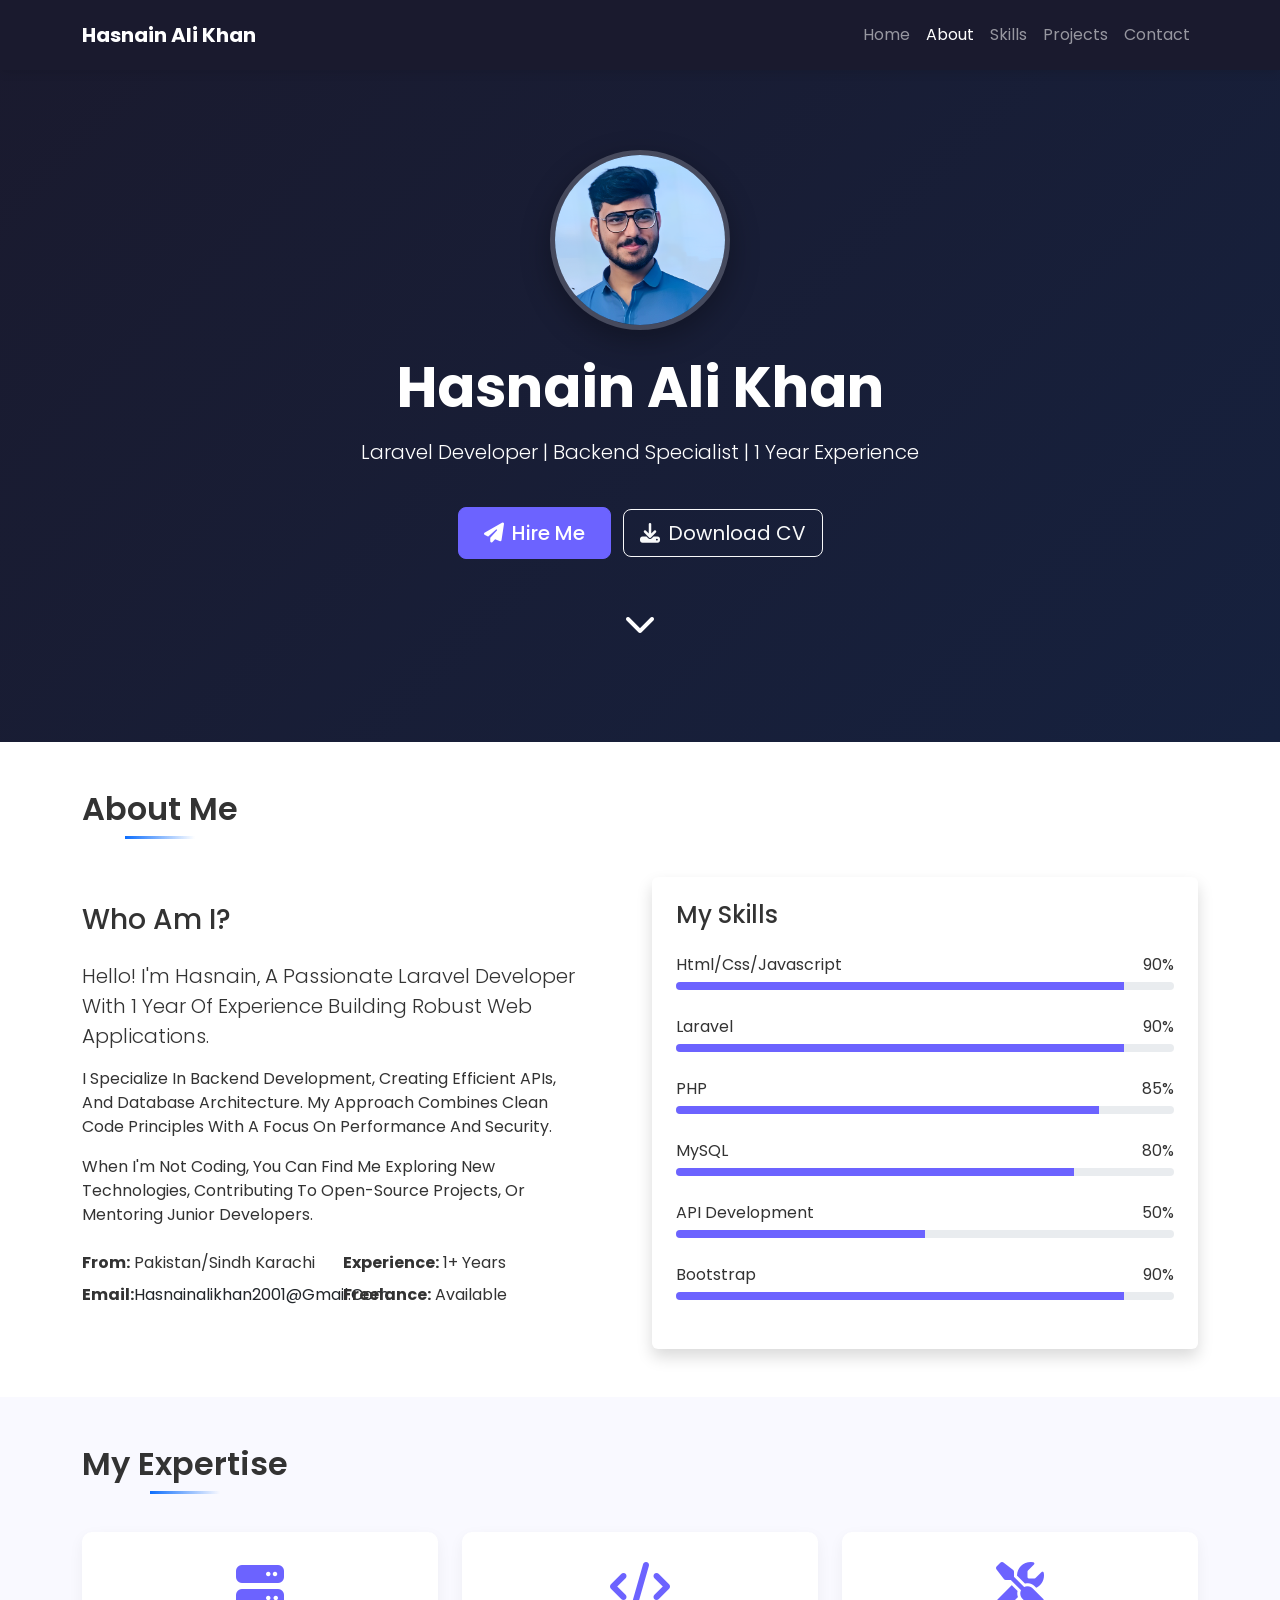
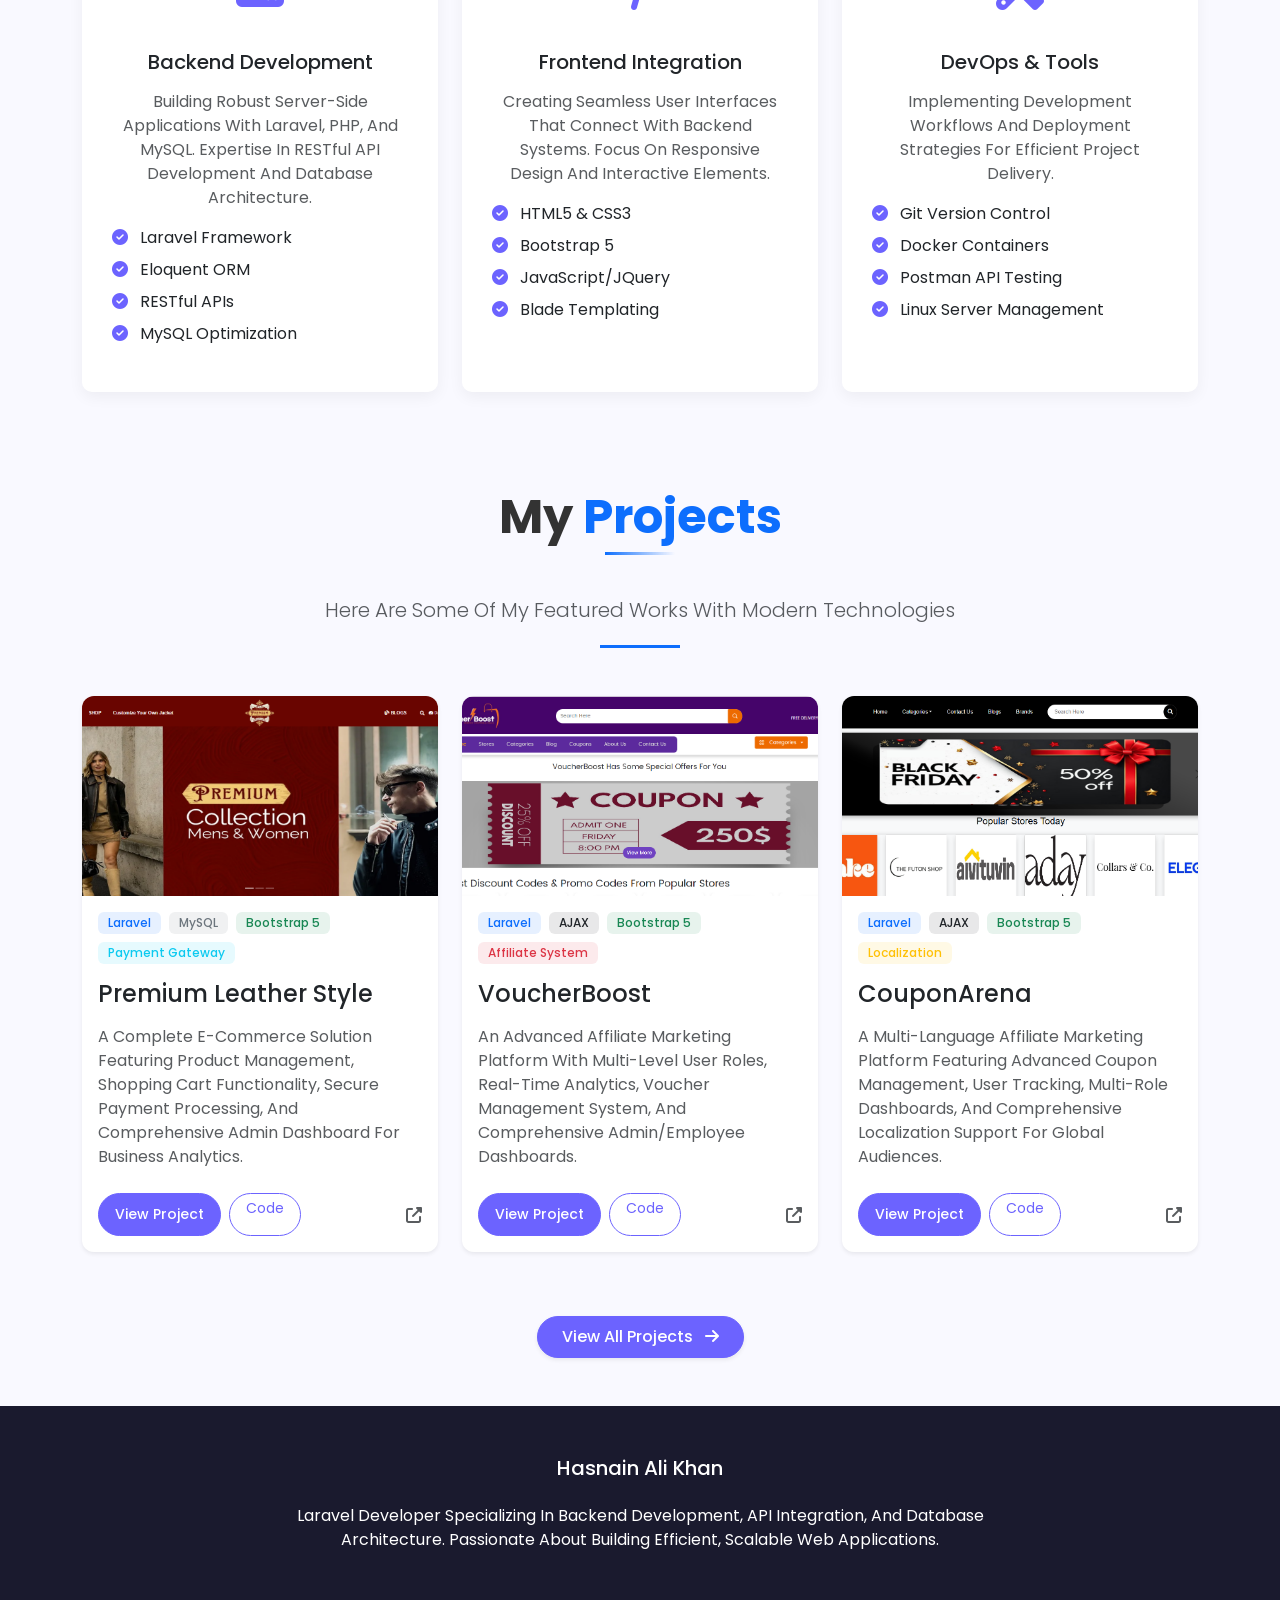
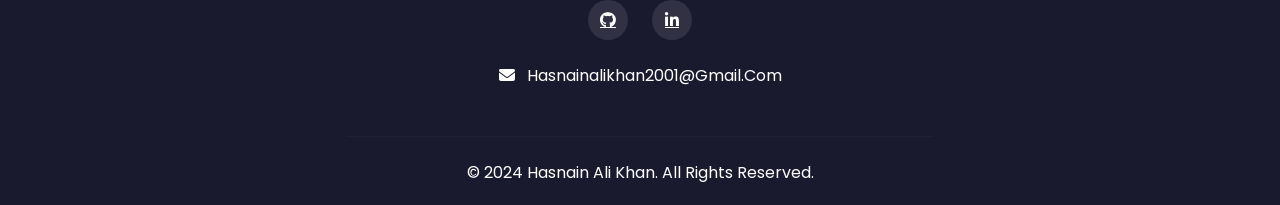
==== index.html @ 2da0f9a7 "creating portfolio" ====
<!DOCTYPE html>
<html lang="en">
<head>
    <meta charset="UTF-8">
    <meta name="viewport" content="width=device-width, initial-scale=1.0">
    <title>Hasnain Ali Khan | Laravel Developer</title>
    <!-- Bootstrap 5 CSS -->
    <link href="https://cdn.jsdelivr.net/npm/bootstrap@5.3.0/dist/css/bootstrap.min.css" rel="stylesheet">
    <!-- Font Awesome -->
    <link rel="stylesheet" href="https://cdnjs.cloudflare.com/ajax/libs/font-awesome/6.4.0/css/all.min.css">
    <!-- Google Fonts -->
    <link href="https://fonts.googleapis.com/css2?family=Poppins:wght@300;400;500;600;700&display=swap" rel="stylesheet">
    <!-- Animate.css -->
    <link rel="stylesheet" href="https://cdnjs.cloudflare.com/ajax/libs/animate.css/4.1.1/animate.min.css">
<link rel="stylesheet" href="css/style.css">

<link rel="shortcut icon" href="img/favicon.png" type="image/x-icon">

</head>
<body data-bs-spy="scroll" data-bs-target=".navbar" class="text-capitalize">
    <!-- Navbar -->
    <nav class="navbar navbar-expand-lg navbar-dark fixed-top">
        <div class="container">
            <a class="navbar-brand fw-bold" href="index.html">Hasnain Ali Khan</a>
            <button class="navbar-toggler" type="button" data-bs-toggle="collapse" data-bs-target="#navbarNav">
                <span class="navbar-toggler-icon"></span>
            </button>
            <div class="collapse navbar-collapse" id="navbarNav">
                <ul class="navbar-nav ms-auto">
                    <li class="nav-item"><a class="nav-link" href="index.html">Home</a></li>
                    <li class="nav-item"><a class="nav-link" href="#about">About</a></li>
                    <li class="nav-item"><a class="nav-link" href="#skills">Skills</a></li>
                    <li class="nav-item"><a class="nav-link" href="#projects">Projects</a></li>
                    <li class="nav-item"><a class="nav-link" href="#contact">Contact</a></li>
                </ul>
            </div>
        </div>
    </nav>

    <!-- Hero Section -->
    <section id="home" class="hero-section text-center">
        <div class="container">
            <div class="row justify-content-center">
                <div class="col-lg-8">
                    <img src="img/hasnain.png" alt="Profile" class="rounded-circle mb-4 profile-img animate__animated animate__fadeIn">
                    <h1 class="display-4 fw-bold mb-3 animate__animated animate__fadeInDown">Hasnain Ali Khan</h1>
                    <p class="lead mb-4 animate__animated animate__fadeIn animate__delay-1s">Laravel Developer | Backend Specialist | 1 Year Experience</p>
                    <div class="animate__animated animate__fadeIn animate__delay-1s">
                        <a href="#contact" class="btn btn-primary btn-lg mt-3 me-2"><i class="fas fa-paper-plane me-2"></i>Hire Me</a>
                        <a href="cv/hasnain.docx" class="btn btn-outline-light btn-lg mt-3" download>
                            <i class="fas fa-download me-2"></i>Download CV
                        </a>
                    </div>
                    <div class="mt-5 animate__animated animate__fadeIn animate__delay-2s">
                        <a href="#about" class="text-white scroll-down">
                            <i class="fas fa-chevron-down fa-2x"></i>
                        </a>
                    </div>
                </div>
            </div>
        </div>
    </section>

    <!-- About Section -->
    <section id="about" class="py-5">
        <div class="container">
            <h2 class="text-center mb-5 section-title">About Me</h2>
            <div class="row align-items-center">
                <div class="col-lg-6 mb-4 mb-lg-0">
                    <div class="pe-lg-5">
                        <h3 class="mb-4">Who am I?</h3>
                        <p class="lead">Hello! I'm Hasnain, a passionate Laravel developer with 1 year of experience building robust web applications.</p>
                        <p>I specialize in backend development, creating efficient APIs, and database architecture. My approach combines clean code principles with a focus on performance and security.</p>
                        <p>When I'm not coding, you can find me exploring new technologies, contributing to open-source projects, or mentoring junior developers.</p>
                        
                        <div class="row mt-4">
                            <div class="col-md-6">
                                <ul class="list-unstyled">
                                    <li class="mb-2"><strong>From:</strong> pakistan/sindh karachi </li>
                                    <li class="mb-2"><strong>Email:</strong><a href="mailto:hasnainalikhan2001@gmail.com" class="text-dark text-decoration-none">hasnainalikhan2001@gmail.com</a></li>  
                                </ul>
                            </div>
                            <div class="col-md-6">
                                <ul class="list-unstyled">
                                    <li class="mb-2"><strong>Experience:</strong> 1+ Years</li>
                                    <li class="mb-2"><strong>Freelance:</strong> Available</li>
                                </ul>
                            </div>
                        </div>
                    </div>
                </div>
                <div class="col-lg-6">
                    <div class="bg-white p-4 shadow rounded">
                        <h4 class="mb-4">My Skills</h4>
                        <div class="skill-item">
                            <div class="skill-name">
                                <span>Html/Css/Javascript</span>
                                <span>90%</span>
                            </div>
                            <div class="progress">
                                <div class="progress-bar" role="progressbar" style="width: 90%"></div>
                            </div>
                        </div>
                        <div class="skill-item">
                            <div class="skill-name">
                                <span>Laravel</span>
                                <span>90%</span>
                            </div>
                            <div class="progress">
                                <div class="progress-bar" role="progressbar" style="width: 90%"></div>
                            </div>
                        </div>
                        <div class="skill-item">
                            <div class="skill-name">
                                <span>PHP</span>
                                <span>85%</span>
                            </div>
                            <div class="progress">
                                <div class="progress-bar" role="progressbar" style="width: 85%"></div>
                            </div>
                        </div>
                        <div class="skill-item">
                            <div class="skill-name">
                                <span>MySQL</span>
                                <span>80%</span>
                            </div>
                            <div class="progress">
                                <div class="progress-bar" role="progressbar" style="width: 80%"></div>
                            </div>
                        </div>
                        <div class="skill-item">
                            <div class="skill-name">
                                <span>API Development</span>
                                <span>50%</span>
                            </div>
                            <div class="progress">
                                <div class="progress-bar" role="progressbar" style="width: 50%"></div>
                            </div>
                        </div>
                        <div class="skill-item">
                            <div class="skill-name">
                                <span>Bootstrap</span>
                                <span>90%</span>
                            </div>
                            <div class="progress">
                                <div class="progress-bar" role="progressbar" style="width: 90%"></div>
                            </div>
                        </div>
                    </div>
                </div>
            </div>
        </div>
    </section>

    <!-- Skills Section -->
    <section id="skills" class="py-5 bg-light">
        <div class="container">
            <h2 class="text-center mb-5 section-title">My Expertise</h2>
            <div class="row g-4">
                <div class="col-md-4">
                    <div class="card skills-card h-100">
                        <div class="card-body text-center">
                            <div class="icon-box mb-4">
                                <i class="fas fa-server fa-3x mb-3" style="color: var(--primary-color);"></i>
                            </div>
                            <h5 class="mb-3">Backend Development</h5>
                            <p class="text-muted">Building robust server-side applications with Laravel, PHP, and MySQL. Expertise in RESTful API development and database architecture.</p>
                            <ul class="list-unstyled mt-3 text-start">
                                <li class="mb-2"><i class="fas fa-check-circle me-2" style="color: var(--primary-color);"></i> Laravel Framework</li>
                                <li class="mb-2"><i class="fas fa-check-circle me-2" style="color: var(--primary-color);"></i> Eloquent ORM</li>
                                <li class="mb-2"><i class="fas fa-check-circle me-2" style="color: var(--primary-color);"></i> RESTful APIs</li>
                                <li class="mb-2"><i class="fas fa-check-circle me-2" style="color: var(--primary-color);"></i> MySQL Optimization</li>
                            </ul>
                        </div>
                    </div>
                </div>
                <div class="col-md-4">
                    <div class="card skills-card h-100">
                        <div class="card-body text-center">
                            <div class="icon-box mb-4">
                                <i class="fas fa-code fa-3x mb-3" style="color: var(--primary-color);"></i>
                            </div>
                            <h5 class="mb-3">Frontend Integration</h5>
                            <p class="text-muted">Creating seamless user interfaces that connect with backend systems. Focus on responsive design and interactive elements.</p>
                            <ul class="list-unstyled mt-3 text-start">
                                <li class="mb-2"><i class="fas fa-check-circle me-2" style="color: var(--primary-color);"></i> HTML5 & CSS3</li>
                                <li class="mb-2"><i class="fas fa-check-circle me-2" style="color: var(--primary-color);"></i> Bootstrap 5</li>
                                <li class="mb-2"><i class="fas fa-check-circle me-2" style="color: var(--primary-color);"></i> JavaScript/jQuery</li>
                                <li class="mb-2"><i class="fas fa-check-circle me-2" style="color: var(--primary-color);"></i> Blade Templating</li>
                            </ul>
                        </div>
                    </div>
                </div>
                <div class="col-md-4">
                    <div class="card skills-card h-100">
                        <div class="card-body text-center">
                            <div class="icon-box mb-4">
                                <i class="fas fa-tools fa-3x mb-3" style="color: var(--primary-color);"></i>
                            </div>
                            <h5 class="mb-3">DevOps & Tools</h5>
                            <p class="text-muted">Implementing development workflows and deployment strategies for efficient project delivery.</p>
                            <ul class="list-unstyled mt-3 text-start">
                                <li class="mb-2"><i class="fas fa-check-circle me-2" style="color: var(--primary-color);"></i> Git Version Control</li>
                                <li class="mb-2"><i class="fas fa-check-circle me-2" style="color: var(--primary-color);"></i> Docker Containers</li>
                                <li class="mb-2"><i class="fas fa-check-circle me-2" style="color: var(--primary-color);"></i> Postman API Testing</li>
                                <li class="mb-2"><i class="fas fa-check-circle me-2" style="color: var(--primary-color);"></i> Linux Server Management</li>
                            </ul>
                        </div>
                    </div>
                </div>
            </div>
        </div>
    </section>

    <!-- Projects Section -->
    <section id="projects" class="py-5 bg-light">
        <div class="container">
            <div class="text-center mb-5">
                <h2 class="display-5 fw-bold section-title">My <span class="text-primary">Projects</span></h2>
                <p class="lead text-muted">Here are some of my featured works with modern technologies</p>
                <div class="divider mx-auto bg-primary"></div>
            </div>
            
            <div class="row g-4">
                <!-- Project 1 - Premium Leather Style -->
                <div class="col-lg-4 col-md-6">
                    <div class="card project-card h-100 border-0 shadow-sm overflow-hidden hover-scale">
                        <div class="overflow-hidden position-relative">
                            <img src="img/projects/img-1.PNG" class="card-img-top img-fluid" alt="E-Commerce Project">
                            <div class="project-overlay d-flex align-items-center justify-content-center">
                                <div class="text-center p-3">
                                    <h5 class="text-white mb-3">Premium Leather Style</h5>
                                    <a href="https://premiumleatherstyle.com/" target="_blank" class="btn btn-sm btn-light me-2">Live Demo</a>
                                    <a href="https://github.com/hasnain2001/premium-leather-style" target="_blank" class="btn btn-sm btn-outline-light">View Code</a>
                                </div>
                            </div>
                        </div>
                        <div class="card-body">
                            <div class="d-flex flex-wrap gap-2 mb-3">
                                <span class="badge bg-primary bg-opacity-10 text-primary">Laravel</span>
                                <span class="badge bg-secondary bg-opacity-10 text-secondary">MySQL</span>
                                <span class="badge bg-success bg-opacity-10 text-success">Bootstrap 5</span>
                                <span class="badge bg-info bg-opacity-10 text-info">Payment Gateway</span>
                            </div>
                            <h4 class="mb-3">Premium Leather Style</h4>
                            <p class="text-muted mb-4">A complete e-commerce solution featuring product management, shopping cart functionality, secure payment processing, and comprehensive admin dashboard for business analytics.</p>
                            <div class="d-flex justify-content-between align-items-center">
                                <div class="d-flex gap-2">
                                    <a href="https://premiumleatherstyle.com/" target="_blank" class="btn btn-sm btn-primary px-3 rounded-pill">View Project</a>
                                    <a href="https://github.com/hasnain2001/premium-leather-style" target="_blank" class="btn btn-sm btn-outline-primary px-3 rounded-pill">Code</a>
                                </div>
                                <i class="fas fa-external-link-alt text-muted"></i>
                            </div>
                        </div>
                    </div>
                </div>

                <!-- Project 2 - VoucherBoost -->
                <div class="col-lg-4 col-md-6">
                    <div class="card project-card h-100 border-0 shadow-sm overflow-hidden hover-scale">
                        <div class="overflow-hidden position-relative">
                            <img src="img/projects/img-2.PNG" class="card-img-top img-fluid" alt="Affiliate Marketing">
                            <div class="project-overlay d-flex align-items-center justify-content-center">
                                <div class="text-center p-3">
                                    <h5 class="text-white mb-3">VoucherBoost</h5>
                                    <a href="https://voucherboost.com/" target="_blank" class="btn btn-sm btn-light me-2">Live Demo</a>
                                    <a href="https://github.com/hasnain2001/voucherboost.com" target="_blank" class="btn btn-sm btn-outline-light">View Code</a>
                                </div>
                            </div>
                        </div>
                        <div class="card-body">
                            <div class="d-flex flex-wrap gap-2 mb-3">
                                <span class="badge bg-primary bg-opacity-10 text-primary">Laravel</span>
                                <span class="badge bg-dark bg-opacity-10 text-dark">AJAX</span>
                                <span class="badge bg-success bg-opacity-10 text-success">Bootstrap 5</span>
                                <span class="badge bg-danger bg-opacity-10 text-danger">Affiliate System</span>
                            </div>
                            <h4 class="mb-3">VoucherBoost</h4>
                            <p class="text-muted mb-4">An advanced affiliate marketing platform with multi-level user roles, real-time analytics, voucher management system, and comprehensive admin/employee dashboards.</p>
                            <div class="d-flex justify-content-between align-items-center">
                                <div class="d-flex gap-2">
                                    <a href="https://voucherboost.com/" target="_blank" class="btn btn-sm btn-primary px-3 rounded-pill">View Project</a>
                                    <a href="https://github.com/hasnain2001/voucherboost.com" target="_blank" class="btn btn-sm btn-outline-primary px-3 rounded-pill">Code</a>
                                </div>
                                <i class="fas fa-external-link-alt text-muted"></i>
                            </div>
                        </div>
                    </div>
                </div>

                <!-- Project 3 - CouponArena -->
                <div class="col-lg-4 col-md-6">
                    <div class="card project-card h-100 border-0 shadow-sm overflow-hidden hover-scale">
                        <div class="overflow-hidden position-relative">
                            <img src="img/projects/img-3.PNG" class="card-img-top img-fluid" alt="Affiliate Marketing">
                            <div class="project-overlay d-flex align-items-center justify-content-center">
                                <div class="text-center p-3">
                                    <h5 class="text-white mb-3">CouponArena</h5>
                                    <a href="https://couponsarena.com/" target="_blank" class="btn btn-sm btn-light me-2">Live Demo</a>
                                    <a href="https://github.com/hasnain2001/couponsarena" target="_blank" class="btn btn-sm btn-outline-light">View Code</a>
                                </div>
                            </div>
                        </div>
                        <div class="card-body">
                            <div class="d-flex flex-wrap gap-2 mb-3">
                                <span class="badge bg-primary bg-opacity-10 text-primary">Laravel</span>
                                <span class="badge bg-dark bg-opacity-10 text-dark">AJAX</span>
                                <span class="badge bg-success bg-opacity-10 text-success">Bootstrap 5</span>
                                <span class="badge bg-warning bg-opacity-10 text-warning">Localization</span>
                            </div>
                            <h4 class="mb-3">CouponArena</h4>
                            <p class="text-muted mb-4">A multi-language affiliate marketing platform featuring advanced coupon management, user tracking, multi-role dashboards, and comprehensive localization support for global audiences.</p>
                            <div class="d-flex justify-content-between align-items-center">
                                <div class="d-flex gap-2">
                                    <a href="https://couponsarena.com/" target="_blank" class="btn btn-sm btn-primary px-3 rounded-pill">View Project</a>
                                    <a href="https://github.com/hasnain2001/couponsarena" target="_blank" class="btn btn-sm btn-outline-primary px-3 rounded-pill">Code</a>
                                </div>
                                <i class="fas fa-external-link-alt text-muted"></i>
                            </div>
                        </div>
                    </div>
                </div>
            </div>
            
            <div class="text-center mt-5 pt-3">
                <a href="projects.html" class="btn btn-primary px-4 py-2 rounded-pill shadow-sm">
                    View All Projects <i class="fas fa-arrow-right ms-2"></i>
                </a>
            </div>
        </div>
    </section>



    <!-- Contact Section
    <section id="contact" class="py-5 bg-light">
        <div class="container">
            <h2 class="text-center mb-5 section-title">Get In Touch</h2>
            <div class="row justify-content-center">
                <div class="col-lg-8">
                    <div class="card border-0 shadow">
                        <div class="card-body p-5">
                            <form>
                                <div class="row">
                                    <div class="col-md-6 mb-4">
                                        <input type="text" class="form-control form-control-lg" placeholder="Your Name" required>
                                    </div>
                                    <div class="col-md-6 mb-4">
                                        <input type="email" class="form-control form-control-lg" placeholder="Your Email" required>
                                    </div>
                                </div>
                                <div class="mb-4">
                                    <input type="text" class="form-control form-control-lg" placeholder="Subject">
                                </div>
                                <div class="mb-4">
                                    <textarea class="form-control form-control-lg" rows="5" placeholder="Your Message" required></textarea>
                                </div>
                                <div class="text-center">
                                    <button type="submit" class="btn btn-primary btn-lg px-5">Send Message</button>
                                </div>
                            </form>
                        </div>
                    </div>
                </div>
            </div>
        </div>
    </section> -->

<!-- Footer -->
<footer>
    <div class="container">
        <div class="row justify-content-center">
            <div class="col-lg-8 text-center">
                <h5 class="mb-4">Hasnain Ali Khan</h5>
                <p class="mb-5">Laravel developer specializing in backend development, API integration, and database architecture. Passionate about building efficient, scalable web applications.</p>
                   <div class="mb-4">
                    
                   <!-- <strong>Phone: </strong><a href="tel:+923182177969" class=" text-white text-decoration-none"><span>03182177969</span></a> -->
                    <a href="https://github.com/hasnain2001" target="_blank" class="social-icon"><i class="fab fa-github"></i></a>
                    <a href="https://www.linkedin.com/in/hasnain-ali-515443269/" target="_blank" class="social-icon"><i class="fab fa-linkedin-in"></i></a>

                </div>
                
                <p><i class="fas fa-envelope me-2"></i> <a href="mailto:hasnainalikhan2001@gmail.com" class=" text-decoration-none text-white">hasnainalikhan2001@gmail.com</a></p>
             
                <hr class="mt-5 mb-4 mx-auto" style="border-color: rgba(255, 255, 255, 0.1); width: 80%;">
                
                <p class="mb-0">&copy; 2024 Hasnain Ali Khan. All Rights Reserved.</p>
            </div>
        </div>
    </div>
</footer>

    <!-- Bootstrap JS -->
    <script src="https://cdn.jsdelivr.net/npm/bootstrap@5.3.0/dist/js/bootstrap.bundle.min.js"></script>
    
    <!-- Custom JS -->
    <script>
        // Navbar scroll effect
        window.addEventListener('scroll', function() {
            const navbar = document.querySelector('.navbar');
            if (window.scrollY > 50) {
                navbar.classList.add('scrolled');
            } else {
                navbar.classList.remove('scrolled');
            }
        });
        
        // Smooth scrolling for anchor links
        document.querySelectorAll('a[href^="#"]').forEach(anchor => {
            anchor.addEventListener('click', function (e) {
                e.preventDefault();
                
                document.querySelector(this.getAttribute('href')).scrollIntoView({
                    behavior: 'smooth'
                });
            });
        });
        
        // Animation on scroll
        function animateOnScroll() {
            const elements = document.querySelectorAll('.skills-card, .project-card, .section-title');
            
            elements.forEach(element => {
                const elementPosition = element.getBoundingClientRect().top;
                const screenPosition = window.innerHeight / 1.2;
                
                if (elementPosition < screenPosition) {
                    element.classList.add('animate__animated', 'animate__fadeInUp');
                }
            });
        }
        
        window.addEventListener('scroll', animateOnScroll);
        window.addEventListener('load', animateOnScroll);
    </script>
</body>
</html>
---- css/style.css ----
/* Custom CSS */
     :root {
        --primary-color: #6c63ff;
        --secondary-color: #4d44db;
        --dark-color: #1a1a2e;
        --light-color: #f8f9fa;
        --accent-color: #ff6b6b;
    }
    
    body {
        font-family: 'Poppins', sans-serif;
        overflow-x: hidden;
        color: #333;
    }
    
    .navbar {
        background-color: var(--dark-color);
        box-shadow: 0 2px 10px rgba(0, 0, 0, 0.1);
        padding: 15px 0;
        transition: all 0.3s ease;
    }
    
    .navbar.scrolled {
        padding: 10px 0;
        background-color: rgba(26, 26, 46, 0.95);
    }
    
    .hero-section {
        background: linear-gradient(135deg, var(--dark-color), #16213e);
        color: white;
        padding: 150px 0 100px;
        position: relative;
        overflow: hidden;
    }
    
    .hero-section::before {
        content: '';
        position: absolute;
        top: 0;
        left: 0;
        width: 100%;
        height: 100%;
        background: url('https://www.transparenttextures.com/patterns/dark-stripes.png');
        opacity: 0.1;
    }
    
    .profile-img {
        width: 180px;
        height: 180px;
        object-fit: cover;
        border: 5px solid rgba(255, 255, 255, 0.2);
        box-shadow: 0 10px 30px rgba(0, 0, 0, 0.3);
    }
    
    .skills-card, .project-card {
        transition: all 0.3s ease;
        border: none;
        border-radius: 10px;
        box-shadow: 0 5px 15px rgba(0, 0, 0, 0.05);
        overflow: hidden;
        background: white;
    }
    
    .skills-card:hover, .project-card:hover {
        transform: translateY(-10px);
        box-shadow: 0 15px 30px rgba(0, 0, 0, 0.1);
    }
    
    .skills-card .card-body {
        padding: 30px;
    }
    
    .project-card img {
        transition: transform 0.5s ease;
        height: 200px;
        object-fit: cover;
    }
    
    .project-card:hover img {
        transform: scale(1.05);
    }
    
    .section-title {
        position: relative;
        display: inline-block;
        margin-bottom: 50px;
        font-weight: 600;
    }
    
    .section-title::after {
        content: '';
        position: absolute;
        width: 50px;
        height: 3px;
        background: var(--primary-color);
        bottom: -10px;
        left: 50%;
        transform: translateX(-50%);
    }
    
    .btn-primary {
        background-color: var(--primary-color);
        border-color: var(--primary-color);
        padding: 10px 25px;
        font-weight: 500;
        transition: all 0.3s ease;
    }
    
    .btn-primary:hover {
        background-color: var(--secondary-color);
        border-color: var(--secondary-color);
        transform: translateY(-2px);
    }
    
    .btn-outline-primary {
        color: var(--primary-color);
        border-color: var(--primary-color);
    }
    
    .btn-outline-primary:hover {
        background-color: var(--primary-color);
        border-color: var(--primary-color);
    }
    
    .list-group-item {
        border-left: none;
        border-right: none;
        padding: 15px 0;
        border-color: rgba(0, 0, 0, 0.05);
    }
    
    .list-group-item strong {
        color: var(--primary-color);
        min-width: 120px;
        display: inline-block;
    }
    
    footer {
        background-color: var(--dark-color);
        color: white;
        padding: 50px 0 20px;
    }
    
    .social-icon {
        display: inline-flex;
        align-items: center;
        justify-content: center;
        width: 40px;
        height: 40px;
        border-radius: 50%;
        background: rgba(255, 255, 255, 0.1);
        color: white;
        margin: 0 10px;
        transition: all 0.3s ease;
    }
    
    .social-icon:hover {
        background: var(--primary-color);
        transform: translateY(-3px);
        color: white;
    }
    
    .bg-light {
        background-color: #f9f9ff !important;
    }
    
    .floating {
        animation: floating 3s ease-in-out infinite;
    }
    
    @keyframes floating {
        0% { transform: translateY(0px); }
        50% { transform: translateY(-10px); }
        100% { transform: translateY(0px); }
    }
    
    .progress {
        height: 8px;
        border-radius: 4px;
        margin-bottom: 15px;
    }
    
    .progress-bar {
        background-color: var(--primary-color);
    }
    
    .skill-item {
        margin-bottom: 25px;
    }
    
    .skill-name {
        display: flex;
        justify-content: space-between;
        margin-bottom: 5px;
    }

.section-title {
    position: relative;
    display: inline-block;
}

.section-title:after {
    content: '';
    position: absolute;
    width: 70px;
    height: 3px;
    background: linear-gradient(90deg, #0d6efd, transparent);
    bottom: -10px;
    left: 50%;
    transform: translateX(-50%);
}

.divider {
    width: 80px;
    height: 3px;
    margin: 20px auto;
}

.project-card {
    transition: all 0.3s ease;
    border-radius: 12px;
    overflow: hidden;
}

.project-card:hover {
    transform: translateY(-5px);
    box-shadow: 0 10px 20px rgba(0,0,0,0.1) !important;
}

.hover-scale:hover {
    transform: scale(1.02);
}

.project-overlay {
    position: absolute;
    top: 0;
    left: 0;
    width: 100%;
    height: 100%;
    background: rgba(46, 47, 48, 0.37);
    opacity: 0;
    transition: all 0.3s ease;
}

.project-card:hover .project-overlay {
    opacity: 1;
}

.badge {
    font-weight: 500;
    padding: 5px 10px;
    border-radius: 6px;
}
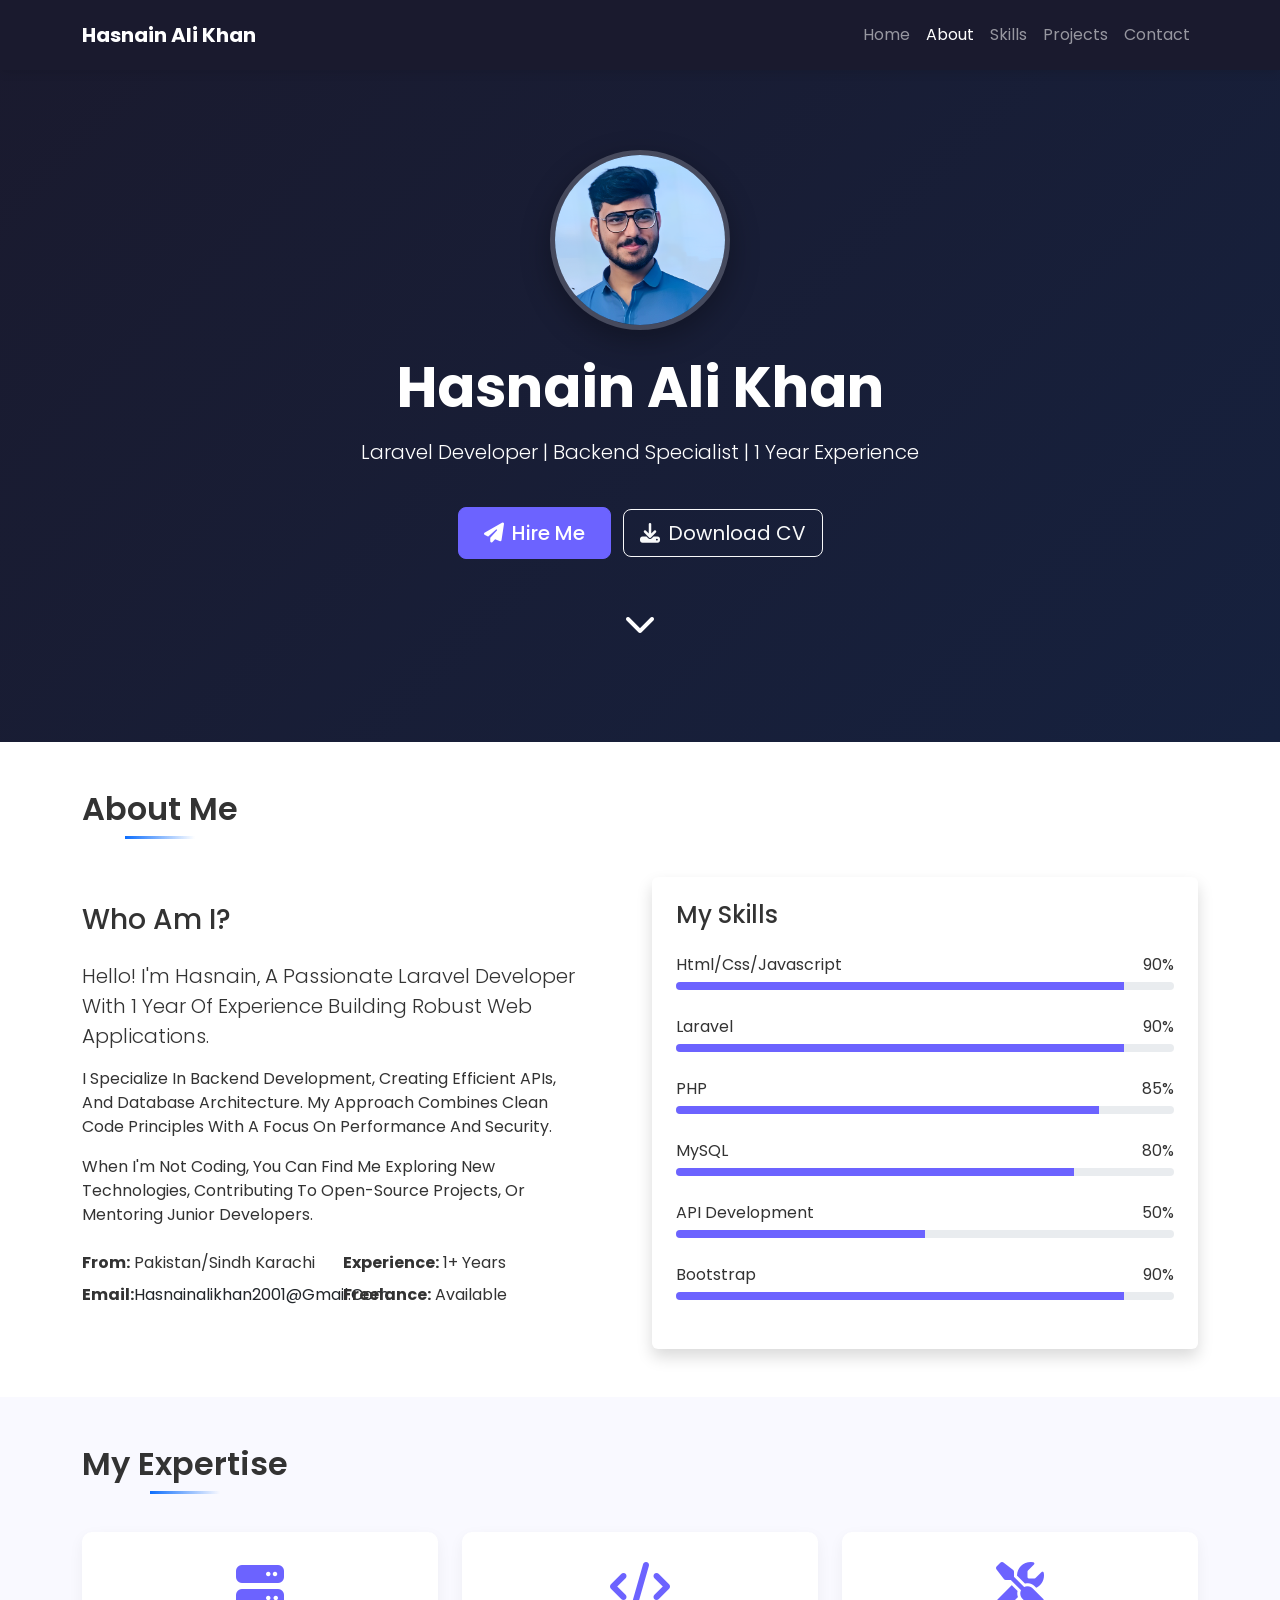
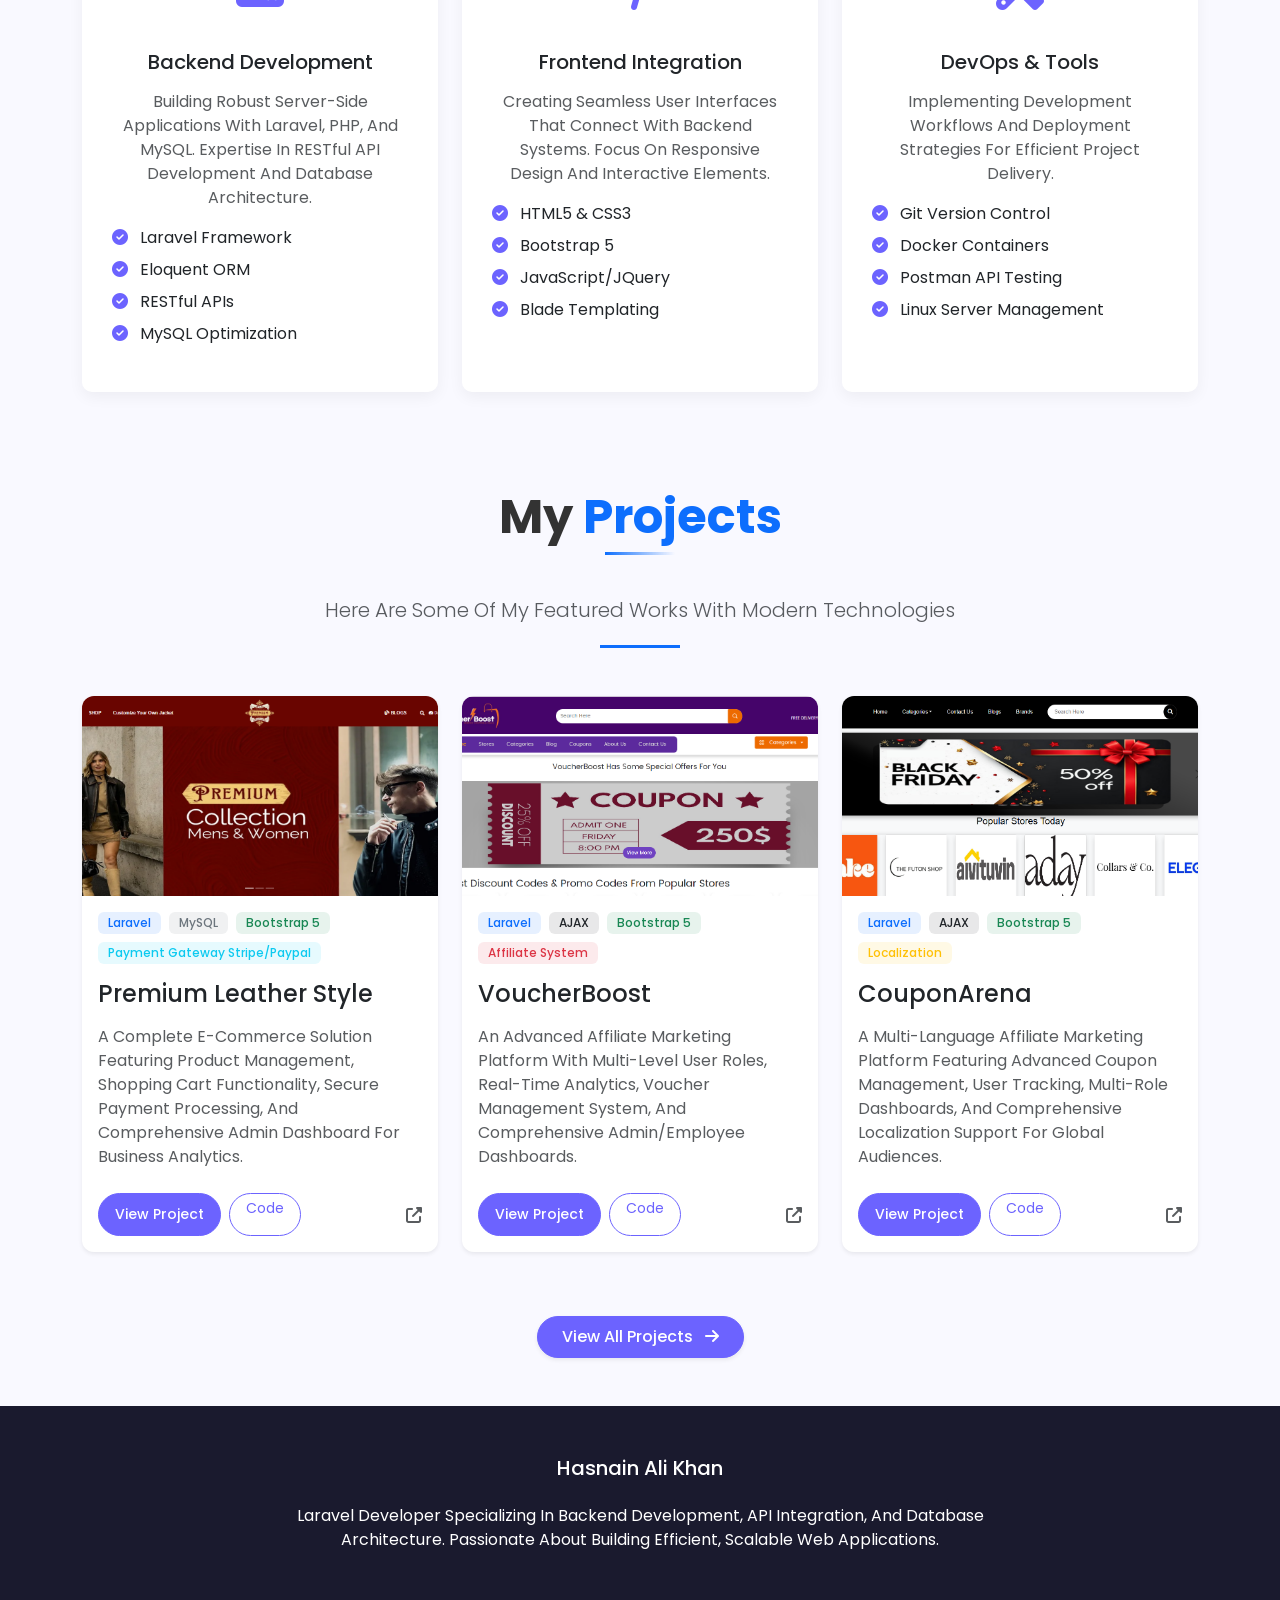
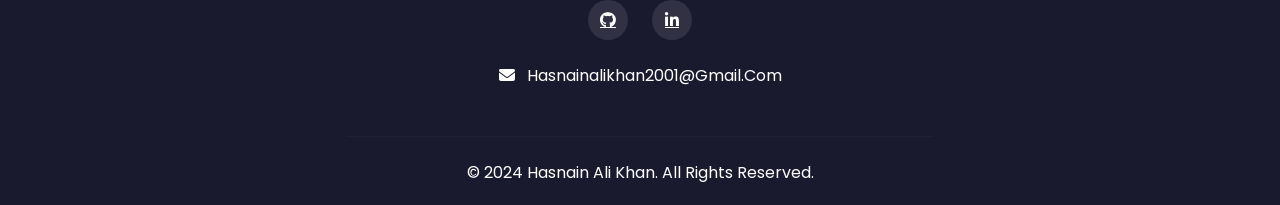
==== commit 6c0c4722: "changes in main page" ====
--- a/index.html
+++ b/index.html
@@ -240,7 +240,7 @@
                                 <span class="badge bg-primary bg-opacity-10 text-primary">Laravel</span>
                                 <span class="badge bg-secondary bg-opacity-10 text-secondary">MySQL</span>
                                 <span class="badge bg-success bg-opacity-10 text-success">Bootstrap 5</span>
-                                <span class="badge bg-info bg-opacity-10 text-info">Payment Gateway</span>
+                                <span class="badge bg-info bg-opacity-10 text-info">Payment Gateway Stripe/paypal </span>
                             </div>
                             <h4 class="mb-3">Premium Leather Style</h4>
                             <p class="text-muted mb-4">A complete e-commerce solution featuring product management, shopping cart functionality, secure payment processing, and comprehensive admin dashboard for business analytics.</p>
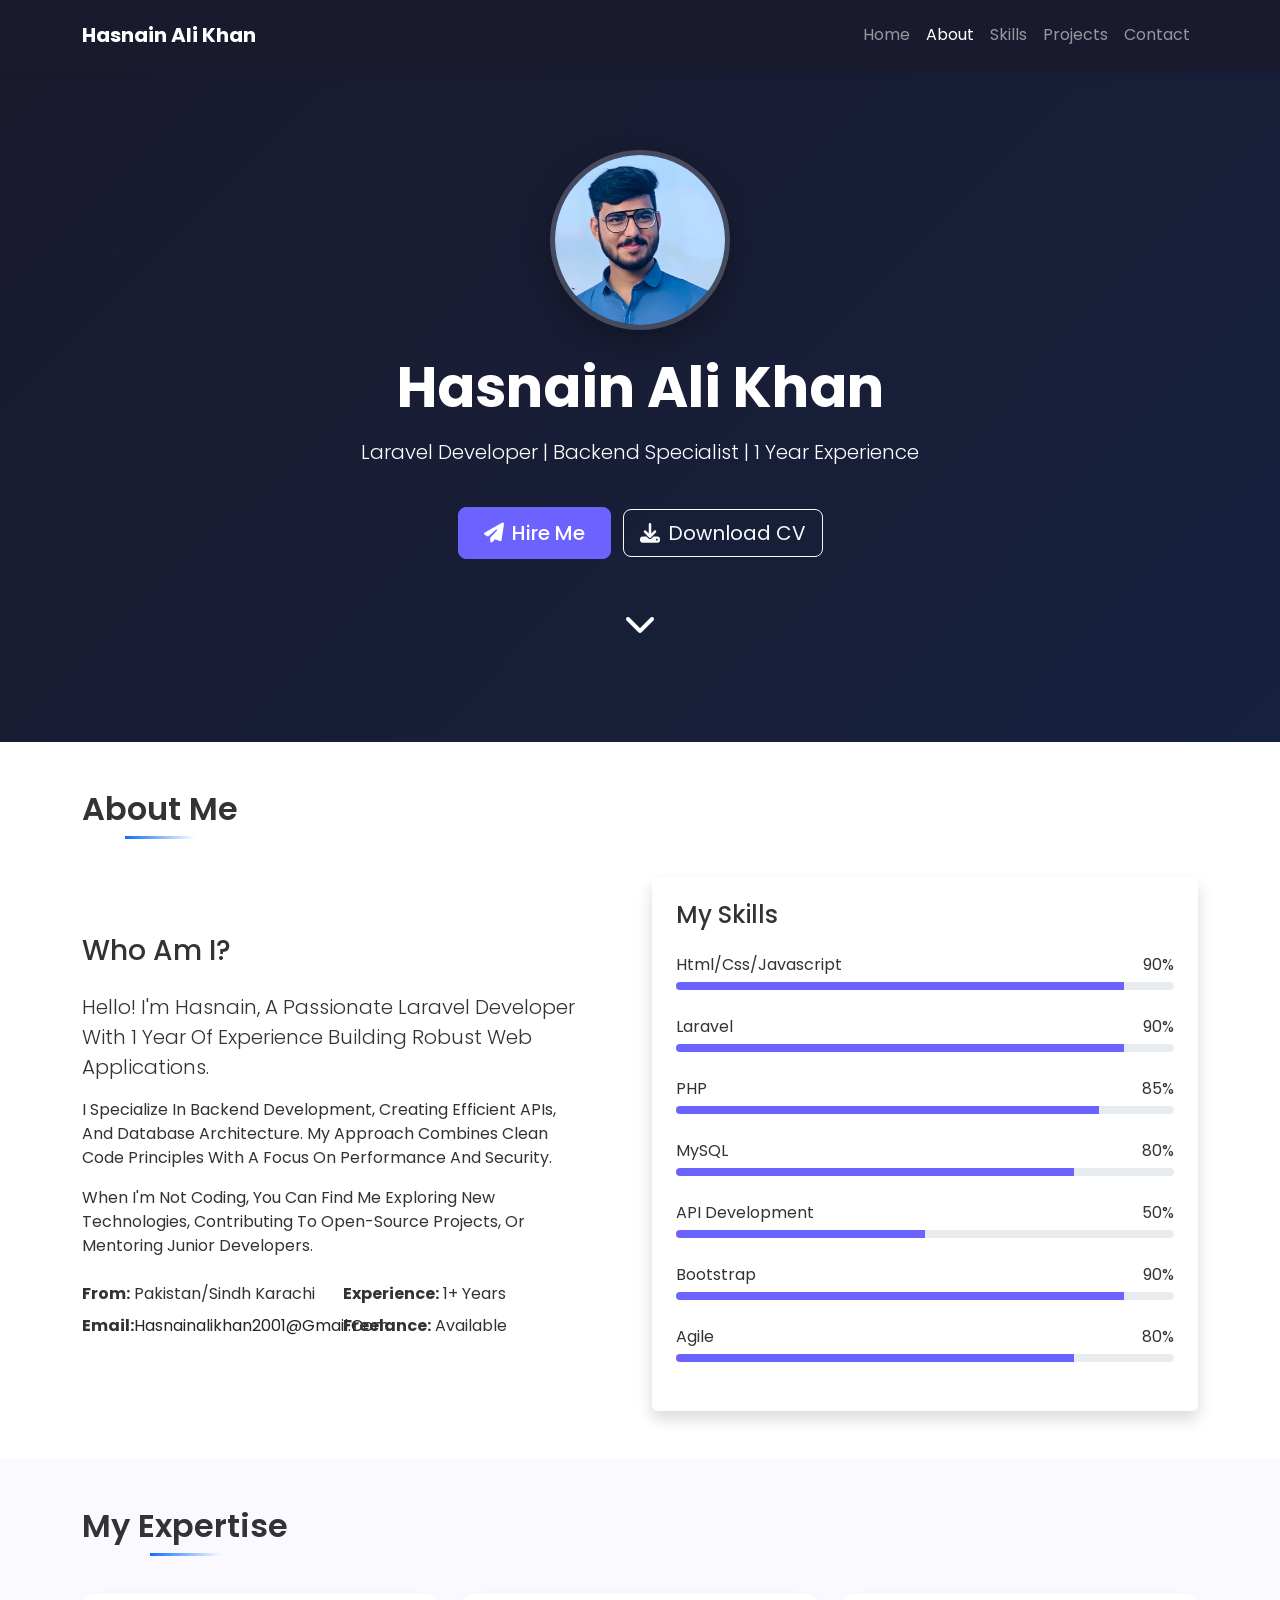
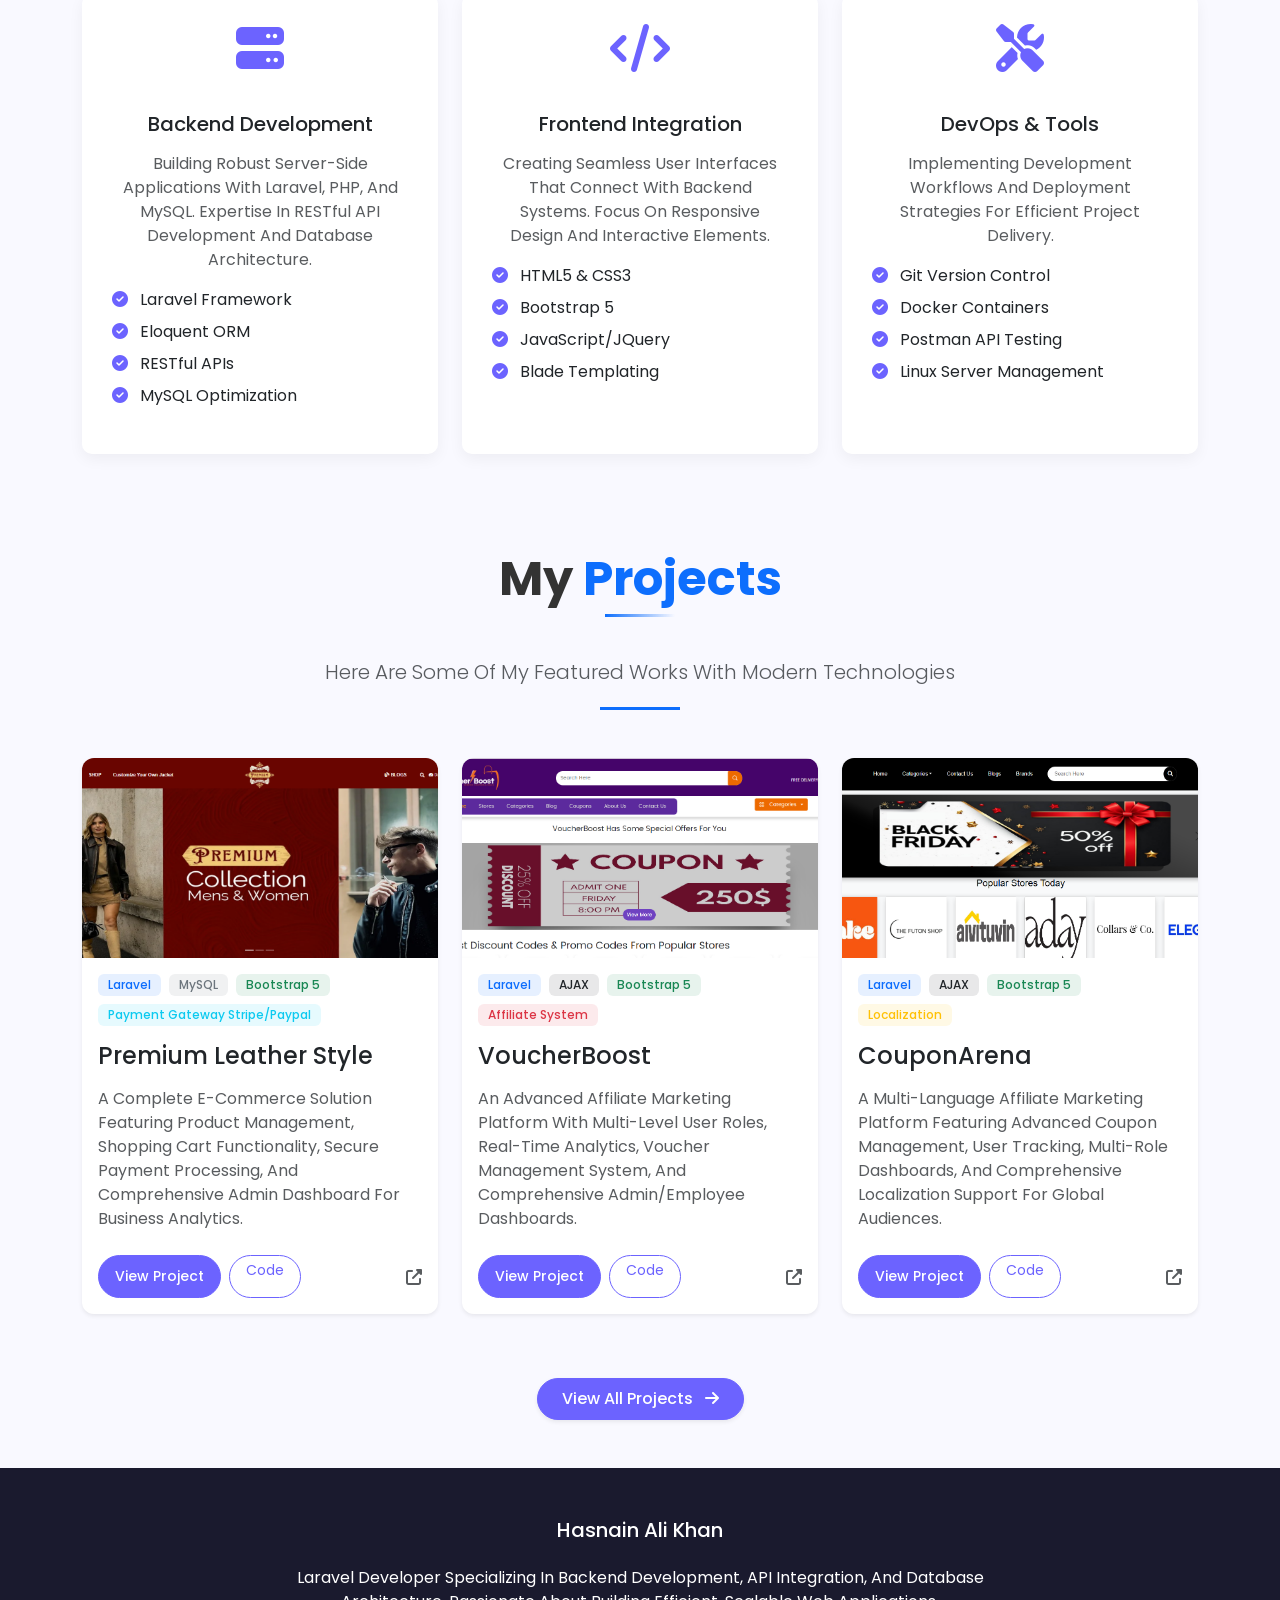
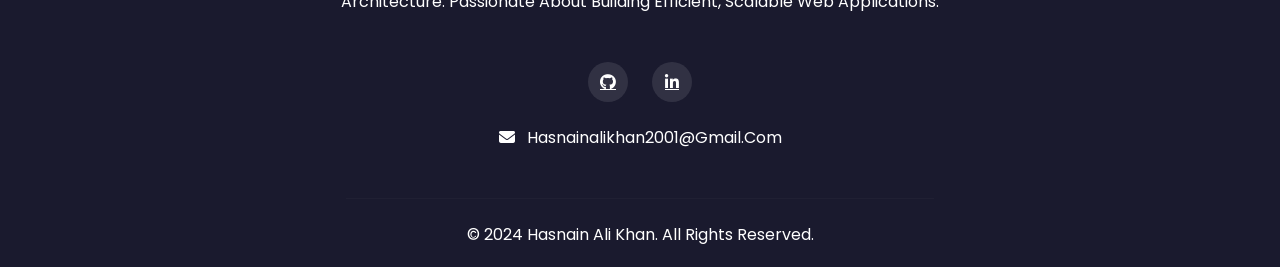
==== commit c41dfabf: "adding skill" ====
--- a/index.html
+++ b/index.html
@@ -30,7 +30,7 @@
                     <li class="nav-item"><a class="nav-link" href="index.html">Home</a></li>
                     <li class="nav-item"><a class="nav-link" href="#about">About</a></li>
                     <li class="nav-item"><a class="nav-link" href="#skills">Skills</a></li>
-                    <li class="nav-item"><a class="nav-link" href="#projects">Projects</a></li>
+                    <li class="nav-item"><a class="nav-link" href="projects.html">Projects</a></li>
                     <li class="nav-item"><a class="nav-link" href="#contact">Contact</a></li>
                 </ul>
             </div>
@@ -144,6 +144,15 @@
                             </div>
                             <div class="progress">
                                 <div class="progress-bar" role="progressbar" style="width: 90%"></div>
+                            </div>
+                        </div>
+                        <div class="skill-item">
+                            <div class="skill-name">
+                                <span>Agile</span>
+                                <span>80%</span>
+                            </div>
+                            <div class="progress">
+                                <div class="progress-bar" role="progressbar" style="width: 80%"></div>
                             </div>
                         </div>
                     </div>
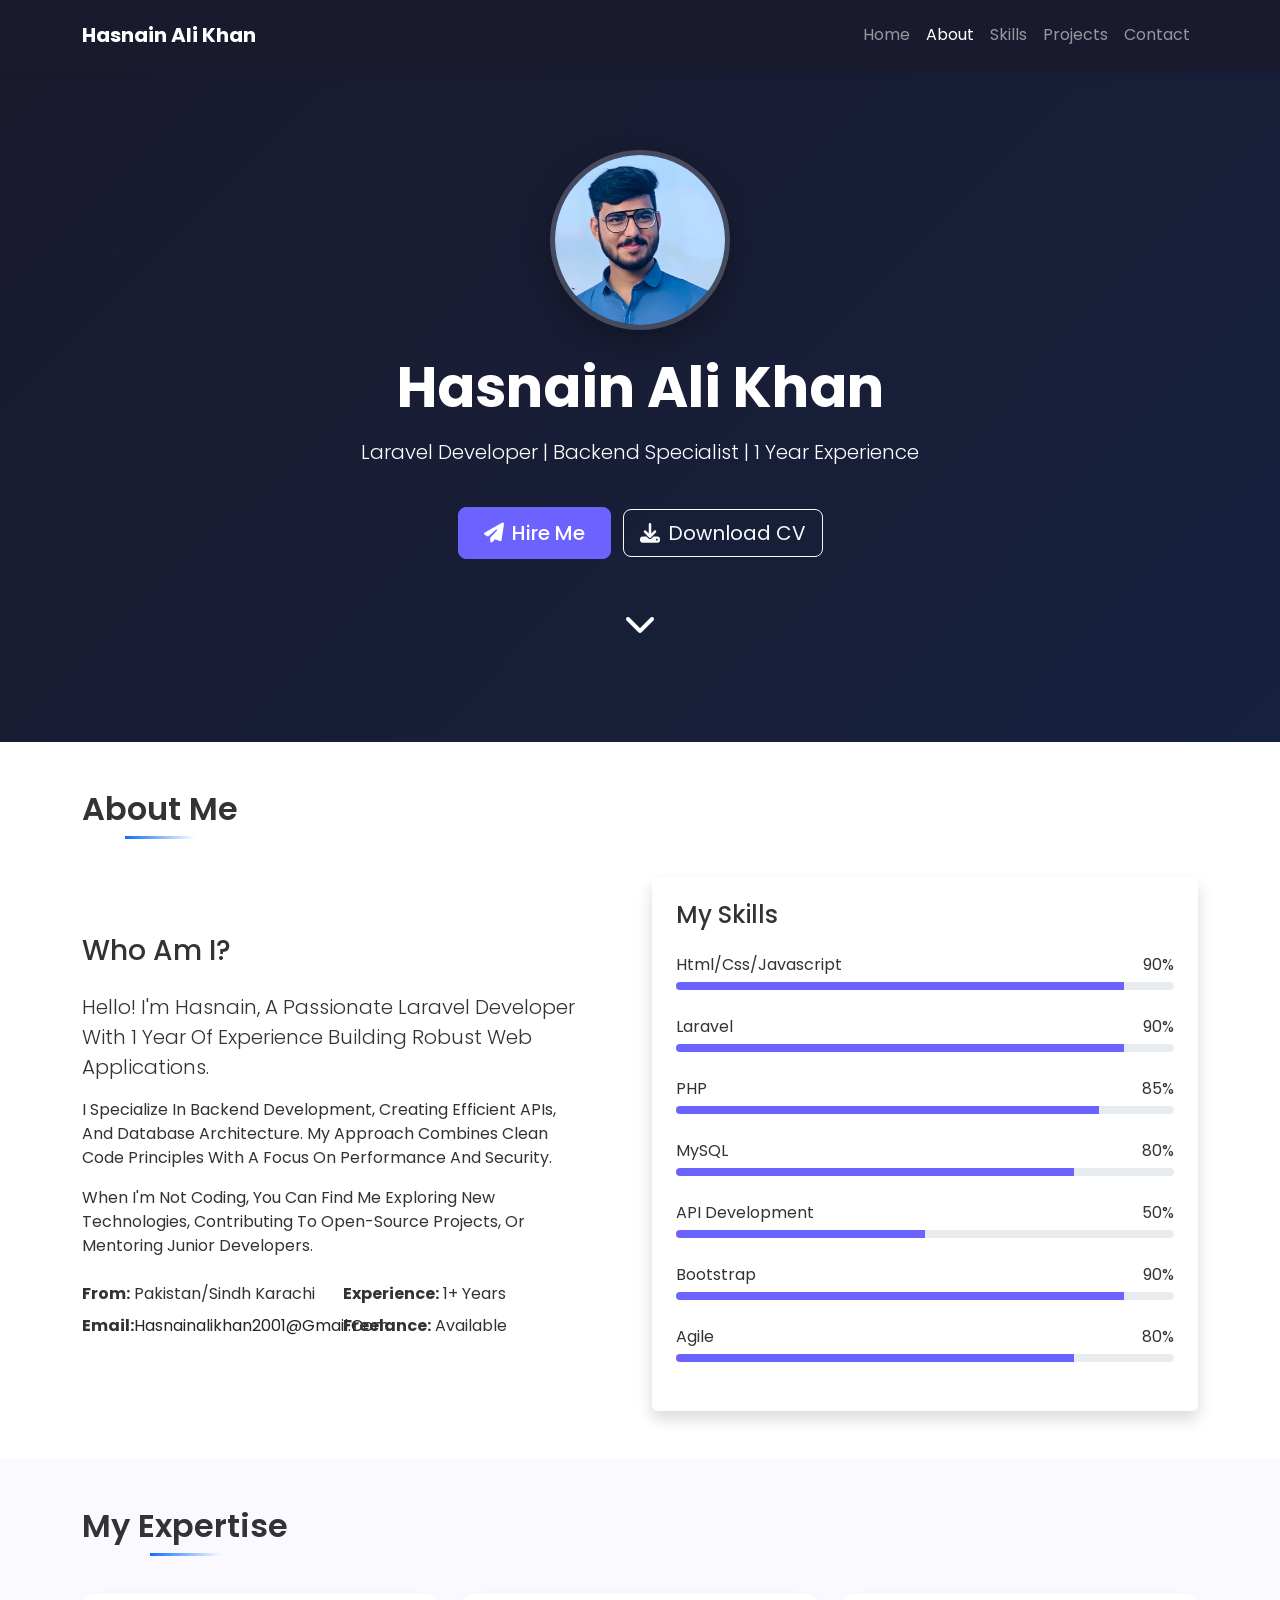
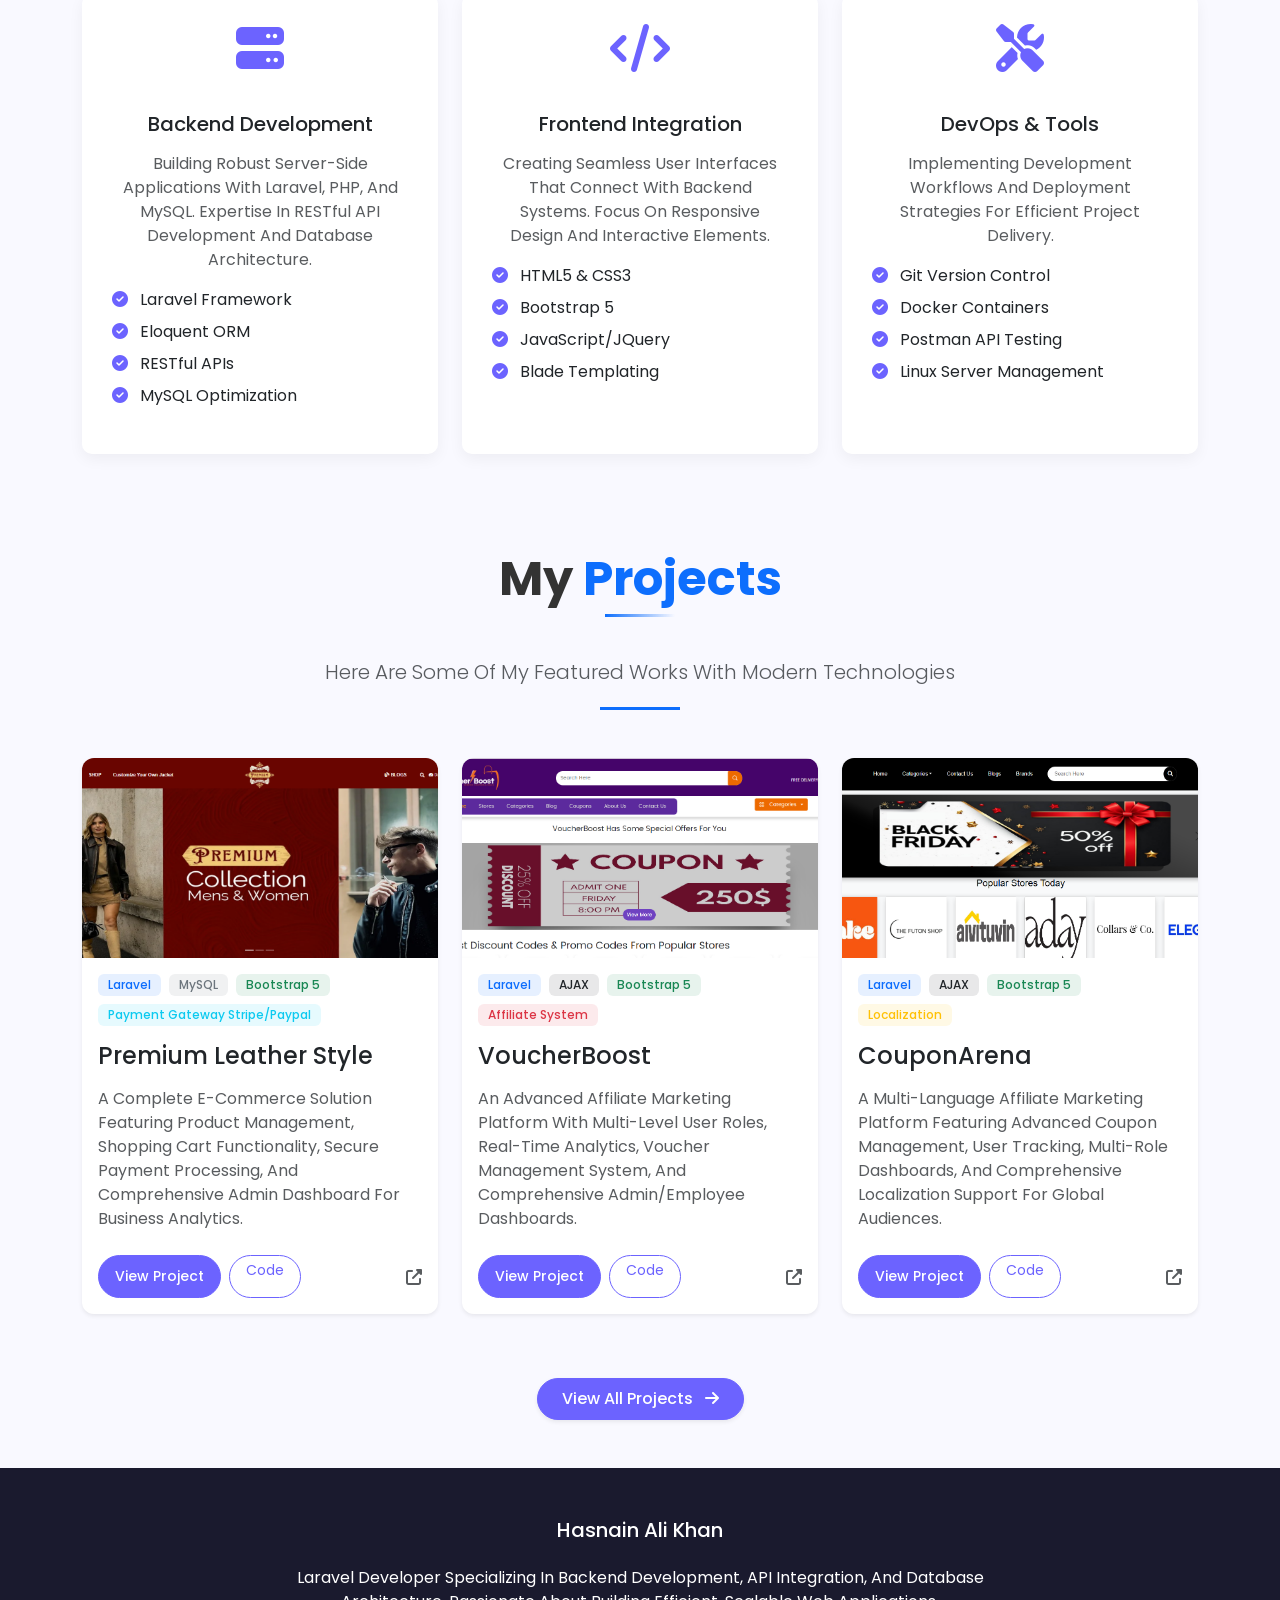
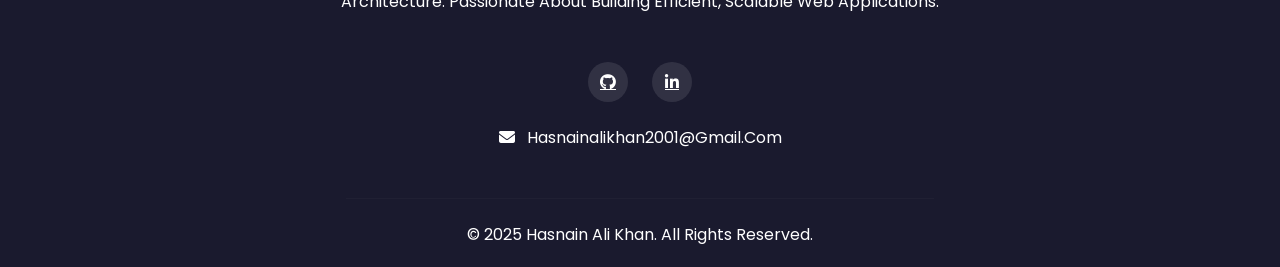
==== commit e255f159: "Update index.html" ====
--- a/index.html
+++ b/index.html
@@ -47,7 +47,7 @@
                     <p class="lead mb-4 animate__animated animate__fadeIn animate__delay-1s">Laravel Developer | Backend Specialist | 1 Year Experience</p>
                     <div class="animate__animated animate__fadeIn animate__delay-1s">
                         <a href="#contact" class="btn btn-primary btn-lg mt-3 me-2"><i class="fas fa-paper-plane me-2"></i>Hire Me</a>
-                        <a href="cv/hasnain.docx" class="btn btn-outline-light btn-lg mt-3" download>
+                        <a href="cv/hasanain-developer.pdf" class="btn btn-outline-light btn-lg mt-3" download>
                             <i class="fas fa-download me-2"></i>Download CV
                         </a>
                     </div>
@@ -394,7 +394,7 @@
              
                 <hr class="mt-5 mb-4 mx-auto" style="border-color: rgba(255, 255, 255, 0.1); width: 80%;">
                 
-                <p class="mb-0">&copy; 2024 Hasnain Ali Khan. All Rights Reserved.</p>
+                <p class="mb-0">&copy; 2025 Hasnain Ali Khan. All Rights Reserved.</p>
             </div>
         </div>
     </div>
@@ -444,4 +444,4 @@
         window.addEventListener('load', animateOnScroll);
     </script>
 </body>
-</html>+</html>
